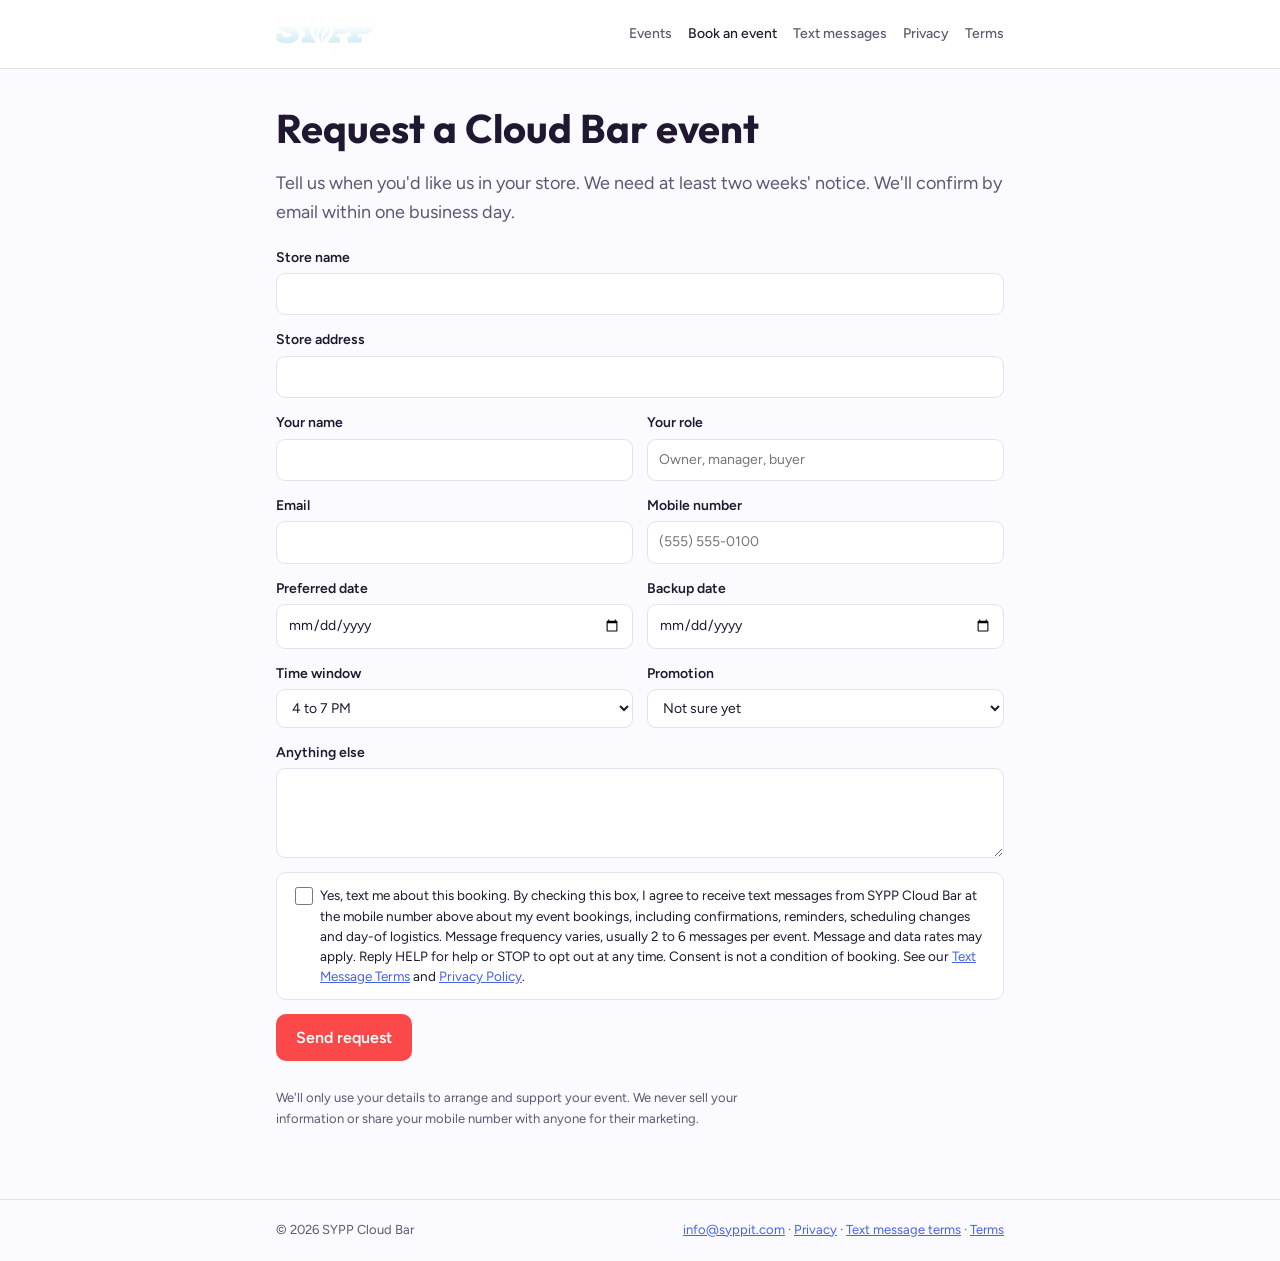
==== book.html @ 9c2003b8 "events.syppit.com site" ====
<!doctype html>
<html lang="en"><head><meta charset="utf-8"><meta name="viewport" content="width=device-width,initial-scale=1,viewport-fit=cover">
<title>Book a Cloud Bar Event</title>
<meta name="description" content="SYPP Cloud Bar in-store events for retail partners in New York.">
<link rel="preconnect" href="https://fonts.googleapis.com">
<link rel="stylesheet" href="https://fonts.googleapis.com/css2?family=Outfit:wght@600;700&family=Figtree:wght@400;500;600&display=swap">
<link rel="stylesheet" href="assets/site.css"><link rel="icon" href="assets/sypp-logo.png">
</head><body>
<header class="top"><div class="wrap"><a href="index.html"><img src="assets/sypp-logo.png" alt="SYPP Cloud Bar" width="101" height="40"></a><nav class="links"><a href="index.html">Events</a><a href="book.html" aria-current="page">Book an event</a><a href="sms-terms.html">Text messages</a><a href="privacy.html">Privacy</a><a href="terms.html">Terms</a></nav></div></header>
<main><div class="wrap">
<h1>Request a Cloud Bar event</h1>
<p class="lede">Tell us when you'd like us in your store. We need at least two weeks' notice. We'll confirm by email within one business day.</p>

<form class="book" id="book" novalidate>
  <label class="full">Store name<input id="store" name="store" required autocomplete="organization"></label>
  <label class="full">Store address<input id="address" name="address" required autocomplete="street-address"></label>
  <label>Your name<input id="name" name="name" required autocomplete="name"></label>
  <label>Your role<input id="role" name="role" placeholder="Owner, manager, buyer"></label>
  <label>Email<input id="email" name="email" type="email" required autocomplete="email"></label>
  <label>Mobile number<input id="phone" name="phone" type="tel" autocomplete="tel" placeholder="(555) 555-0100"></label>
  <label>Preferred date<input id="date" name="date" type="date" required></label>
  <label>Backup date<input id="date2" name="date2" type="date"></label>
  <label>Time window<select id="window" name="window"><option>12 to 3 PM</option><option>2 to 5 PM</option><option selected>4 to 7 PM</option><option>Other (tell us below)</option></select></label>
  <label>Promotion<select id="promo" name="promo"><option>Not sure yet</option><option>Buy one, get one</option><option>20% off</option><option>25% off</option><option>Other (tell us below)</option></select></label>
  <label class="full">Anything else<textarea id="notes" name="notes"></textarea></label>

  <label class="consent" for="sms_consent">
    <input type="checkbox" id="sms_consent" name="sms_consent" value="yes">
    <span>Yes, text me about this booking. By checking this box, I agree to receive text messages from SYPP Cloud Bar at the mobile number above about my event bookings, including confirmations, reminders, scheduling changes and day-of logistics. Message frequency varies, usually 2 to 6 messages per event. Message and data rates may apply. Reply HELP for help or STOP to opt out at any time. Consent is not a condition of booking. See our <a href="sms-terms.html">Text Message Terms</a> and <a href="privacy.html">Privacy Policy</a>.</span>
  </label>

  <div class="full"><button class="cta" type="submit" id="submit">Send request</button></div>
  <p class="note full">We'll only use your details to arrange and support your event. We never sell your information or share your mobile number with anyone for their marketing.</p>
  <div class="msg" id="msg" hidden></div>
</form>

<script>
const ENDPOINT = "";
const f = document.getElementById("book"), msg = document.getElementById("msg");
f.addEventListener("submit", async e => {
  e.preventDefault();
  const need = ["store","address","name","email","date"].filter(id => !document.getElementById(id).value.trim());
  if (need.length) { msg.hidden = false; msg.textContent = "Please fill in: " + need.join(", ") + "."; return; }
  const phone = document.getElementById("phone").value.trim(), sms = document.getElementById("sms_consent").checked;
  if (sms && !phone) { msg.hidden = false; msg.textContent = "Add a mobile number for text updates, or uncheck the text box."; return; }
  if (!ENDPOINT) { msg.hidden = false; msg.innerHTML = 'Online requests aren\'t switched on yet. Please email the details to <a href="mailto:info@syppit.com">info@syppit.com</a> and we\'ll confirm within one business day.'; return; }
  const data = Object.fromEntries(new FormData(f));
  data.sms_consent = sms;
  data.consent_text = sms ? document.querySelector(".consent span").textContent.trim() : "";
  data.consent_page = location.href;
  data.submitted_at = new Date().toISOString();
  document.getElementById("submit").disabled = true;
  try {
    const r = await fetch(ENDPOINT, {method: "POST", headers: {"Content-Type": "application/json"}, body: JSON.stringify(data)});
    if (!r.ok) throw new Error(r.status);
    f.reset(); msg.hidden = false; msg.textContent = "Thanks, we have your request. You'll get a confirmation by email within one business day.";
  } catch (err) {
    msg.hidden = false; msg.innerHTML = 'Your request didn\'t go through (' + err.message + '). Please email <a href="mailto:info@syppit.com">info@syppit.com</a> instead.';
  } finally { document.getElementById("submit").disabled = false; }
});
</script>

</div></main>
<footer><div class="wrap"><span>&copy; 2026 SYPP Cloud Bar</span><span><a href="mailto:info@syppit.com">info@syppit.com</a> · <a href="privacy.html">Privacy</a> · <a href="sms-terms.html">Text message terms</a> · <a href="terms.html">Terms</a></span></div></footer>
</body></html>
---- assets/site.css ----
/* SYPP Cloud Bar events site. Palette pulled from syppit.com: purple, coral, sky. */
:root{
  --bg:#fbfaff; --panel:#ffffff; --ink:#1f1830; --muted:#5e5772; --line:#e4e0ee;
  --purple:#855fa4; --coral:#fb4848; --sky:#c7f5fa; --blue:#4862ea;
  --display:"Outfit",ui-sans-serif,system-ui,sans-serif;
  --body:"Figtree",ui-sans-serif,system-ui,sans-serif;
}
@media (prefers-color-scheme:dark){:root{
  --bg:#15111d; --panel:#1e1829; --ink:#f0ecf8; --muted:#b2aac6; --line:#352c45;
  --purple:#b994d8; --coral:#ff7a7a; --sky:#1d3a3e; --blue:#8b9cff; color-scheme:dark}}
*{box-sizing:border-box}
html{-webkit-text-size-adjust:100%}
body{margin:0;background:var(--bg);color:var(--ink);font-family:var(--body);font-size:16px;line-height:1.6}
a{color:var(--blue)}
a:focus-visible,button:focus-visible,input:focus-visible,select:focus-visible,textarea:focus-visible{outline:2px solid var(--purple);outline-offset:2px}
.wrap{max-width:760px;margin:0 auto;padding-inline:max(16px,env(safe-area-inset-left,0px)) max(16px,env(safe-area-inset-right,0px))}
header.top{border-bottom:1px solid var(--line);background:var(--panel)}
header.top .wrap{display:flex;align-items:center;justify-content:space-between;gap:16px;padding-block:14px;flex-wrap:wrap}
header.top img{height:40px;width:auto;display:block}
@media (prefers-color-scheme:dark){header.top img{background:#fff;border-radius:8px;padding:4px 8px}}
nav.links{display:flex;gap:16px;flex-wrap:wrap;font-size:14px}
nav.links a{color:var(--muted);text-decoration:none;font-weight:500}
nav.links a[aria-current="page"]{color:var(--ink)}
main{padding-block:36px 56px}
h1{font-family:var(--display);font-weight:700;font-size:clamp(28px,5vw,40px);line-height:1.15;margin:0 0 12px;text-wrap:balance}
h2{font-family:var(--display);font-weight:600;font-size:21px;margin:32px 0 8px}
h3{font-family:var(--display);font-weight:600;font-size:17px;margin:22px 0 6px}
p,li{max-width:65ch}
.lede{font-size:18px;color:var(--muted)}
.updated{color:var(--muted);font-size:14px}
.band{background:var(--sky);border-radius:14px;padding:18px 20px;margin:24px 0}
.cta{display:inline-block;background:var(--coral);color:#fff;text-decoration:none;font-weight:600;border-radius:10px;padding:11px 20px;border:0;font:inherit;font-weight:600;cursor:pointer}
.cta:disabled{opacity:.5;cursor:not-allowed}
form.book{display:grid;grid-template-columns:1fr 1fr;gap:14px;margin-top:20px}
form.book label{display:flex;flex-direction:column;gap:4px;font-size:14px;font-weight:600}
form.book .full{grid-column:1/-1}
input,select,textarea{font:inherit;font-weight:400;color:var(--ink);background:var(--panel);border:1px solid var(--line);border-radius:9px;padding:9px 11px;width:100%}
textarea{min-height:90px}
.consent{grid-column:1/-1;display:flex!important;flex-direction:row!important;gap:10px;align-items:flex-start;background:var(--panel);border:1px solid var(--line);border-radius:10px;padding:12px 14px;font-weight:400!important;font-size:13.5px!important;line-height:1.5}
.consent input{width:18px;height:18px;margin-top:2px;flex:none}
.note{font-size:13px;color:var(--muted)}
.msg{grid-column:1/-1;border-radius:10px;padding:12px 14px;background:var(--sky)}
table{border-collapse:collapse;width:100%;font-size:14.5px}
.tbl{overflow-x:auto}
th,td{text-align:left;padding:8px 10px;border-bottom:1px solid var(--line);vertical-align:top}
footer{border-top:1px solid var(--line);padding-block:20px;font-size:13px;color:var(--muted)}
footer .wrap{display:flex;gap:16px;flex-wrap:wrap;justify-content:space-between}
@media (max-width:560px){form.book{grid-template-columns:1fr}}
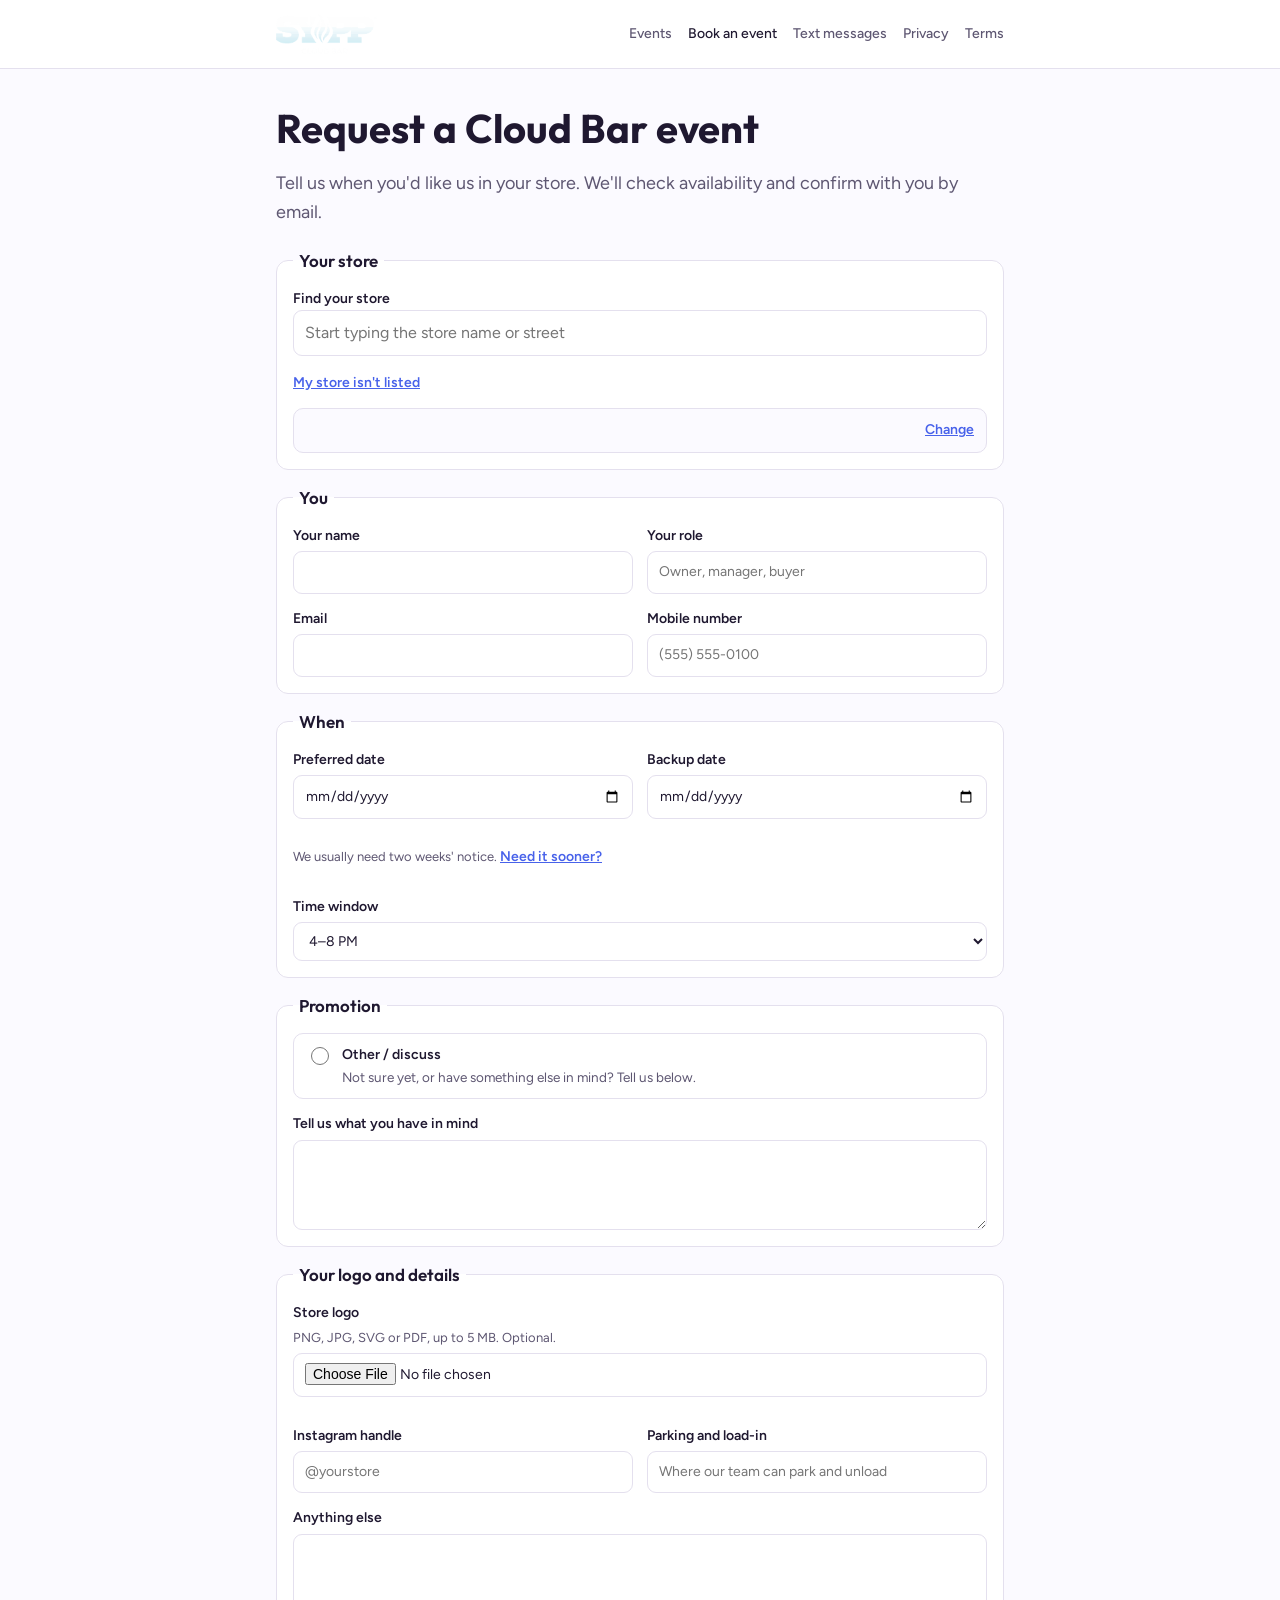
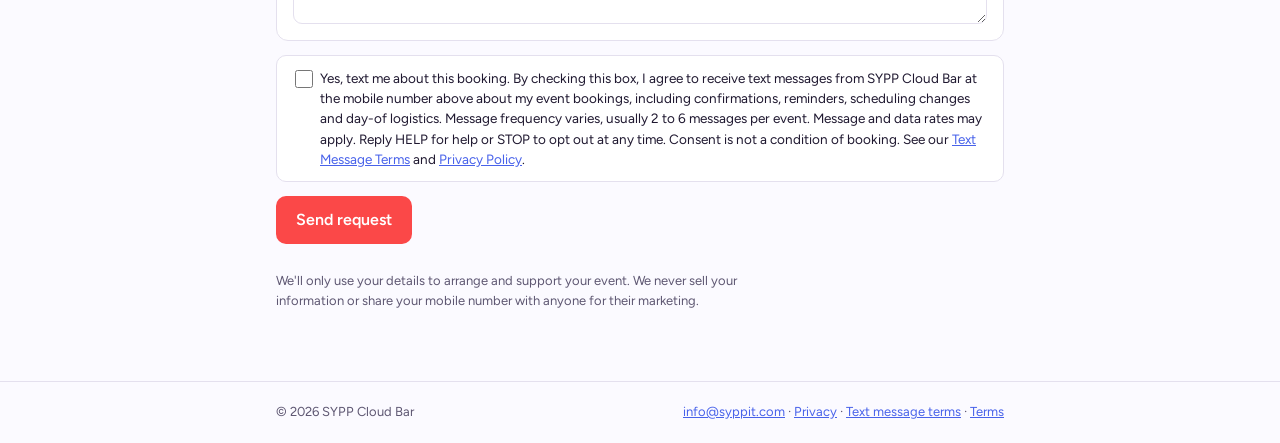
==== commit f77d91c5: "Booking form: store type-ahead, promo pick, logo upload, 2-week rule; live API Co-Authored-By: Claud" ====
--- a/book.html
+++ b/book.html
@@ -8,56 +8,356 @@
 </head><body>
 <header class="top"><div class="wrap"><a href="index.html"><img src="assets/sypp-logo.png" alt="SYPP Cloud Bar" width="101" height="40"></a><nav class="links"><a href="index.html">Events</a><a href="book.html" aria-current="page">Book an event</a><a href="sms-terms.html">Text messages</a><a href="privacy.html">Privacy</a><a href="terms.html">Terms</a></nav></div></header>
 <main><div class="wrap">
+<style>
+.eyebrow{font-size:13px;font-weight:600;letter-spacing:.06em;text-transform:uppercase;color:var(--purple);margin:0 0 6px}
+form.book fieldset{grid-column:1/-1;border:1px solid var(--line);border-radius:12px;padding:14px 16px 16px;margin:0;display:grid;grid-template-columns:1fr 1fr;gap:14px;background:var(--panel)}
+form.book legend{font-family:var(--display);font-weight:600;font-size:17px;padding:0 6px}
+form.book fieldset .full{grid-column:1/-1}
+.hint{font-size:13px;font-weight:400;color:var(--muted)}
+.linkbtn{background:none;border:0;padding:0;font:inherit;font-size:14px;font-weight:600;color:var(--blue);text-decoration:underline;cursor:pointer;justify-self:start}
+.combo{position:relative}
+.combo ul{position:absolute;z-index:5;left:0;right:0;top:100%;margin:4px 0 0;padding:4px;list-style:none;background:var(--panel);border:1px solid var(--line);border-radius:10px;box-shadow:0 8px 24px rgba(0,0,0,.12);max-height:280px;overflow-y:auto}
+.combo li{padding:9px 10px;border-radius:7px;cursor:pointer;font-weight:400;line-height:1.35}
+.combo li small{display:block;color:var(--muted);font-size:13px}
+.combo li[aria-selected="true"],.combo li:hover{background:var(--sky)}
+.combo li.empty{cursor:default;color:var(--muted)}
+.combo li.empty:hover{background:none}
+.picked{display:flex;justify-content:space-between;align-items:flex-start;gap:12px;border:1px solid var(--line);border-radius:10px;padding:10px 12px;background:var(--bg)}
+.picked strong{display:block}
+.picked span{font-size:14px;color:var(--muted)}
+.promos{display:grid;gap:8px}
+.promos label{flex-direction:row!important;align-items:flex-start;gap:10px!important;border:1px solid var(--line);border-radius:10px;padding:10px 12px;font-weight:600;cursor:pointer}
+.promos label:has(input:checked){border-color:var(--purple);background:var(--bg)}
+.promos input{width:18px;height:18px;margin-top:3px;flex:none}
+.promos small{display:block;font-weight:400;color:var(--muted);font-size:13.5px}
+.warn{border-radius:10px;padding:10px 12px;background:var(--sky);font-size:14px;font-weight:500}
+.preview{display:flex;align-items:center;gap:12px;font-size:14px;font-weight:400}
+.preview img{max-width:120px;max-height:80px;object-fit:contain;border:1px solid var(--line);border-radius:8px;background:#fff;padding:4px}
+.hp{position:absolute!important;left:-10000px!important;width:1px;height:1px;overflow:hidden}
+.done{border-radius:14px;padding:20px;background:var(--sky);margin-top:20px}
+.done h2{margin-top:0}
+.ref{font-family:var(--display);font-weight:700;font-size:20px}
+@media (max-width:560px){form.book fieldset{grid-template-columns:1fr}}
+</style>
+
+<p class="eyebrow" id="brandline" hidden></p>
 <h1>Request a Cloud Bar event</h1>
-<p class="lede">Tell us when you'd like us in your store. We need at least two weeks' notice. We'll confirm by email within one business day.</p>
+<p class="lede">Tell us when you'd like us in your store. We'll check availability and confirm with you by email.</p>
 
 <form class="book" id="book" novalidate>
-  <label class="full">Store name<input id="store" name="store" required autocomplete="organization"></label>
-  <label class="full">Store address<input id="address" name="address" required autocomplete="street-address"></label>
-  <label>Your name<input id="name" name="name" required autocomplete="name"></label>
-  <label>Your role<input id="role" name="role" placeholder="Owner, manager, buyer"></label>
-  <label>Email<input id="email" name="email" type="email" required autocomplete="email"></label>
-  <label>Mobile number<input id="phone" name="phone" type="tel" autocomplete="tel" placeholder="(555) 555-0100"></label>
-  <label>Preferred date<input id="date" name="date" type="date" required></label>
-  <label>Backup date<input id="date2" name="date2" type="date"></label>
-  <label>Time window<select id="window" name="window"><option>12 to 3 PM</option><option>2 to 5 PM</option><option selected>4 to 7 PM</option><option>Other (tell us below)</option></select></label>
-  <label>Promotion<select id="promo" name="promo"><option>Not sure yet</option><option>Buy one, get one</option><option>20% off</option><option>25% off</option><option>Other (tell us below)</option></select></label>
-  <label class="full">Anything else<textarea id="notes" name="notes"></textarea></label>
+  <input type="hidden" name="brand" id="brand">
+  <input type="hidden" name="store_key" id="store_key">
+  <input type="hidden" name="page_url" id="page_url">
+  <input type="hidden" name="sms_consent_text" id="sms_consent_text">
+  <div class="hp" aria-hidden="true"><label>Website<input name="website" id="website" tabindex="-1" autocomplete="off"></label></div>
+
+  <fieldset>
+    <legend>Your store</legend>
+    <div class="full" id="store_find">
+      <label for="store_search">Find your store</label>
+      <div class="combo">
+        <input id="store_search" type="text" role="combobox" aria-autocomplete="list" aria-expanded="false" aria-controls="store_list" autocomplete="off" placeholder="Start typing the store name or street">
+        <ul id="store_list" role="listbox" aria-label="Matching stores" hidden></ul>
+      </div>
+      <p class="hint" id="store_status" aria-live="polite"></p>
+      <button type="button" class="linkbtn" id="not_listed">My store isn't listed</button>
+    </div>
+    <div class="full picked" id="store_picked" hidden>
+      <div><strong id="picked_name"></strong><span id="picked_addr"></span></div>
+      <button type="button" class="linkbtn" id="store_change">Change</button>
+    </div>
+    <div class="full" id="store_manual" hidden style="display:grid;gap:14px">
+      <label>Store name<input id="store_name" name="store_name" autocomplete="organization"></label>
+      <label>Store address<input id="store_address" name="store_address" autocomplete="street-address" placeholder="Street, city"></label>
+      <button type="button" class="linkbtn" id="back_search">Search the store list instead</button>
+    </div>
+  </fieldset>
+
+  <fieldset>
+    <legend>You</legend>
+    <label>Your name<input id="contact_name" name="contact_name" autocomplete="name"></label>
+    <label>Your role<input id="contact_role" name="contact_role" placeholder="Owner, manager, buyer"></label>
+    <label>Email<input id="contact_email" name="contact_email" type="email" autocomplete="email"></label>
+    <label>Mobile number<input id="contact_phone" name="contact_phone" type="tel" autocomplete="tel" placeholder="(555) 555-0100"></label>
+  </fieldset>
+
+  <fieldset>
+    <legend>When</legend>
+    <label>Preferred date<input id="date1" name="date1" type="date" aria-describedby="lead_hint"></label>
+    <label>Backup date<input id="date2" name="date2" type="date"></label>
+    <p class="hint full" id="lead_hint">We usually need two weeks' notice. <button type="button" class="linkbtn" id="sooner" aria-controls="date1 date2">Need it sooner?</button></p>
+    <p class="warn full" id="short_warn" role="status" hidden>Dates under 2 weeks need us to confirm availability. We'll contact you as soon as possible.</p>
+    <label class="full">Time window<select id="time_window" name="time_window">
+      <option value="12–4 PM">12–4 PM</option>
+      <option value="2–6 PM">2–6 PM</option>
+      <option value="4–8 PM" selected>4–8 PM</option>
+      <option value="Other">Other (tell us in the notes)</option>
+    </select></label>
+  </fieldset>
+
+  <fieldset>
+    <legend>Promotion</legend>
+    <div class="full promos" id="promos" role="radiogroup" aria-label="Promotion">
+      <p class="hint" id="promo_loading">Loading options…</p>
+    </div>
+    <label class="full" id="promo_other_wrap" hidden>Tell us what you have in mind<textarea id="promo_other" name="promo_other"></textarea></label>
+  </fieldset>
+
+  <fieldset>
+    <legend>Your logo and details</legend>
+    <label class="full">Store logo <span class="hint">PNG, JPG, SVG or PDF, up to 5 MB. Optional.</span>
+      <input id="logo" name="logo" type="file" accept=".png,.jpg,.jpeg,.svg,.pdf,image/png,image/jpeg,image/svg+xml,application/pdf"></label>
+    <div class="full preview" id="logo_preview" aria-live="polite" hidden></div>
+    <label>Instagram handle<input id="ig_handle" name="ig_handle" placeholder="@yourstore" autocomplete="off"></label>
+    <label>Parking and load-in<input id="parking_notes" name="parking_notes" placeholder="Where our team can park and unload"></label>
+    <label class="full">Anything else<textarea id="notes" name="notes"></textarea></label>
+  </fieldset>
 
   <label class="consent" for="sms_consent">
     <input type="checkbox" id="sms_consent" name="sms_consent" value="yes">
     <span>Yes, text me about this booking. By checking this box, I agree to receive text messages from SYPP Cloud Bar at the mobile number above about my event bookings, including confirmations, reminders, scheduling changes and day-of logistics. Message frequency varies, usually 2 to 6 messages per event. Message and data rates may apply. Reply HELP for help or STOP to opt out at any time. Consent is not a condition of booking. See our <a href="sms-terms.html">Text Message Terms</a> and <a href="privacy.html">Privacy Policy</a>.</span>
   </label>
 
+  <div class="msg" id="msg" role="alert" hidden></div>
   <div class="full"><button class="cta" type="submit" id="submit">Send request</button></div>
   <p class="note full">We'll only use your details to arrange and support your event. We never sell your information or share your mobile number with anyone for their marketing.</p>
-  <div class="msg" id="msg" hidden></div>
 </form>
 
+<div class="done" id="done" role="status" tabindex="-1" hidden>
+  <h2>Request received</h2>
+  <p>Your reference is <span class="ref" id="done_ref"></span>.</p>
+  <p id="done_msg"></p>
+  <p id="done_short" hidden><strong>Dates under 2 weeks need us to confirm availability. We'll contact you as soon as possible.</strong></p>
+  <p>We'll check availability and confirm with you by email. Questions? Email <a href="mailto:info@syppit.com">info@syppit.com</a>.</p>
+</div>
+
 <script>
-const ENDPOINT = "";
-const f = document.getElementById("book"), msg = document.getElementById("msg");
-f.addEventListener("submit", async e => {
-  e.preventDefault();
-  const need = ["store","address","name","email","date"].filter(id => !document.getElementById(id).value.trim());
-  if (need.length) { msg.hidden = false; msg.textContent = "Please fill in: " + need.join(", ") + "."; return; }
-  const phone = document.getElementById("phone").value.trim(), sms = document.getElementById("sms_consent").checked;
-  if (sms && !phone) { msg.hidden = false; msg.textContent = "Add a mobile number for text updates, or uncheck the text box."; return; }
-  if (!ENDPOINT) { msg.hidden = false; msg.innerHTML = 'Online requests aren\'t switched on yet. Please email the details to <a href="mailto:info@syppit.com">info@syppit.com</a> and we\'ll confirm within one business day.'; return; }
-  const data = Object.fromEntries(new FormData(f));
-  data.sms_consent = sms;
-  data.consent_text = sms ? document.querySelector(".consent span").textContent.trim() : "";
-  data.consent_page = location.href;
-  data.submitted_at = new Date().toISOString();
-  document.getElementById("submit").disabled = true;
-  try {
-    const r = await fetch(ENDPOINT, {method: "POST", headers: {"Content-Type": "application/json"}, body: JSON.stringify(data)});
-    if (!r.ok) throw new Error(r.status);
-    f.reset(); msg.hidden = false; msg.textContent = "Thanks, we have your request. You'll get a confirmation by email within one business day.";
-  } catch (err) {
-    msg.hidden = false; msg.innerHTML = 'Your request didn\'t go through (' + err.message + '). Please email <a href="mailto:info@syppit.com">info@syppit.com</a> instead.';
-  } finally { document.getElementById("submit").disabled = false; }
-});
+(() => {
+  const API = "https://sypp-phone-avkv2gqima-ue.a.run.app".replace(/\/+$/, "");
+  const SHORT = "Dates under 2 weeks need us to confirm availability. We'll contact you as soon as possible.";
+  const MAX_LOGO = 5 * 1024 * 1024;
+  const $ = id => document.getElementById(id);
+  const f = $("book"), msg = $("msg");
+  const params = new URLSearchParams(location.search);
+  const slug = /^[a-z0-9-]{1,48}$/.test((params.get("brand") || "").toLowerCase()) ? params.get("brand").toLowerCase() : "dragonfly";
+  $("brand").value = slug;
+
+  const say = (text, html) => { msg.hidden = false; if (html) msg.innerHTML = html; else msg.textContent = text; msg.scrollIntoView({block: "nearest"}); };
+  const clearMsg = () => { msg.hidden = true; msg.textContent = ""; };
+
+  /* ---------- dates ---------- */
+  let leadDays = 14, sooner = false;
+  const ymd = d => d.getFullYear() + "-" + String(d.getMonth() + 1).padStart(2, "0") + "-" + String(d.getDate()).padStart(2, "0");
+  const addDays = n => { const d = new Date(); d.setHours(0, 0, 0, 0); d.setDate(d.getDate() + n); return d; };
+  function setMins() {
+    const min = ymd(addDays(sooner ? 0 : leadDays));
+    $("date1").min = min; $("date2").min = min;
+  }
+  function checkShort() {
+    const v = $("date1").value;
+    $("short_warn").hidden = !(v && v < ymd(addDays(leadDays)) && v >= ymd(addDays(0)));
+  }
+  $("sooner").addEventListener("click", () => {
+    sooner = true; setMins();
+    $("lead_hint").textContent = "You can pick any upcoming date. Dates under 2 weeks need us to confirm availability.";
+    $("date1").focus();
+  });
+  $("date1").addEventListener("change", checkShort);
+  $("date1").addEventListener("input", checkShort);
+  setMins();
+
+  /* ---------- store search ---------- */
+  const search = $("store_search"), list = $("store_list"), status = $("store_status");
+  let results = [], active = -1, timer = null, seq = 0, mode = "search";
+  function showMode(m) {
+    mode = m;
+    $("store_find").hidden = m !== "search";
+    $("store_picked").hidden = m !== "picked";
+    $("store_manual").hidden = m !== "manual";
+    $("store_manual").style.display = m === "manual" ? "grid" : "none";
+  }
+  function closeList() { list.hidden = true; search.setAttribute("aria-expanded", "false"); search.removeAttribute("aria-activedescendant"); active = -1; }
+  function render(items, q) {
+    list.replaceChildren(); results = items; active = -1;
+    if (!items.length) {
+      const li = document.createElement("li"); li.className = "empty"; li.setAttribute("role", "option"); li.setAttribute("aria-disabled", "true");
+      li.textContent = "No match for “" + q + "”. Use “My store isn't listed” below.";
+      list.append(li);
+    }
+    items.forEach((s, i) => {
+      const li = document.createElement("li"); li.id = "store_opt_" + i; li.setAttribute("role", "option"); li.setAttribute("aria-selected", "false");
+      const b = document.createElement("span"); b.textContent = s.name || "";
+      const sm = document.createElement("small"); sm.textContent = [s.address, s.city].filter(Boolean).join(", ");
+      li.append(b, sm);
+      li.addEventListener("mousedown", e => { e.preventDefault(); pick(i); });
+      list.append(li);
+    });
+    list.hidden = false; search.setAttribute("aria-expanded", "true");
+    status.textContent = items.length ? items.length + " match" + (items.length === 1 ? "" : "es") + ". Use the arrow keys to choose." : "";
+  }
+  function highlight(i) {
+    const opts = list.querySelectorAll('li[id^="store_opt_"]');
+    if (!opts.length) return;
+    active = (i + opts.length) % opts.length;
+    opts.forEach((o, j) => o.setAttribute("aria-selected", j === active ? "true" : "false"));
+    search.setAttribute("aria-activedescendant", opts[active].id);
+    opts[active].scrollIntoView({block: "nearest"});
+  }
+  function pick(i) {
+    const s = results[i]; if (!s) return;
+    $("store_key").value = s.key || "";
+    $("store_name").value = s.name || "";
+    $("store_address").value = [s.address, s.city].filter(Boolean).join(", ");
+    $("picked_name").textContent = s.name || "";
+    $("picked_addr").textContent = [s.address, s.city].filter(Boolean).join(", ");
+    closeList(); showMode("picked"); status.textContent = "";
+    $("store_change").focus();
+  }
+  search.addEventListener("input", () => {
+    clearTimeout(timer);
+    const q = search.value.trim();
+    if (q.length < 2) { closeList(); status.textContent = ""; return; }
+    timer = setTimeout(async () => {
+      const my = ++seq;
+      try {
+        const r = await fetch(API + "/api/public/stores?q=" + encodeURIComponent(q));
+        if (!r.ok) throw new Error(r.status);
+        const j = await r.json();
+        if (my === seq) render(Array.isArray(j.results) ? j.results.slice(0, 12) : [], q);
+      } catch (e) {
+        if (my === seq) { closeList(); status.textContent = "Store search isn't working right now. Use “My store isn't listed” to type it in."; }
+      }
+    }, 250);
+  });
+  search.addEventListener("keydown", e => {
+    if (list.hidden) return;
+    if (e.key === "ArrowDown") { e.preventDefault(); highlight(active + 1); }
+    else if (e.key === "ArrowUp") { e.preventDefault(); highlight(active - 1); }
+    else if (e.key === "Enter") { if (active >= 0) { e.preventDefault(); pick(active); } }
+    else if (e.key === "Escape") { closeList(); }
+  });
+  search.addEventListener("blur", () => setTimeout(closeList, 150));
+  $("not_listed").addEventListener("click", () => {
+    $("store_key").value = "";
+    if (!$("store_name").value) $("store_name").value = search.value.trim();
+    closeList(); showMode("manual"); $("store_name").focus();
+  });
+  $("store_change").addEventListener("click", () => {
+    $("store_key").value = ""; $("store_name").value = ""; $("store_address").value = "";
+    showMode("search"); search.value = ""; search.focus();
+  });
+  $("back_search").addEventListener("click", () => {
+    $("store_key").value = ""; showMode("search"); search.focus();
+  });
+
+  /* ---------- promos ---------- */
+  function renderPromos(promos) {
+    const box = $("promos"); box.replaceChildren();
+    const add = (value, label, desc) => {
+      const l = document.createElement("label");
+      const r = document.createElement("input"); r.type = "radio"; r.name = "promo_id"; r.value = value;
+      const t = document.createElement("span"); t.textContent = label;
+      if (desc) { const s = document.createElement("small"); s.textContent = desc; t.append(s); }
+      l.append(r, t); box.append(l);
+    };
+    (promos || []).forEach(p => { if (p && p.id && p.label) add(String(p.id), String(p.label), p.description ? String(p.description) : ""); });
+    add("other", "Other / discuss", "Not sure yet, or have something else in mind? Tell us below.");
+    box.addEventListener("change", () => {
+      const other = f.querySelector('input[name="promo_id"]:checked')?.value === "other";
+      $("promo_other_wrap").hidden = !other;
+    });
+  }
+
+  /* ---------- logo ---------- */
+  const OK_TYPES = ["image/png", "image/jpeg", "image/svg+xml", "application/pdf"];
+  const OK_EXT = /\.(png|jpe?g|svg|pdf)$/i;
+  let previewUrl = null;
+  $("logo").addEventListener("change", () => {
+    const file = $("logo").files[0], box = $("logo_preview");
+    if (previewUrl) { URL.revokeObjectURL(previewUrl); previewUrl = null; }
+    box.replaceChildren(); box.hidden = true;
+    if (!file) return;
+    if (!(OK_TYPES.includes(file.type) || OK_EXT.test(file.name))) {
+      $("logo").value = ""; box.hidden = false; box.textContent = "That file type won't work. Use PNG, JPG, SVG or PDF."; return;
+    }
+    if (file.size > MAX_LOGO) {
+      $("logo").value = ""; box.hidden = false; box.textContent = "That file is over 5 MB. Please pick a smaller one."; return;
+    }
+    box.hidden = false;
+    const name = document.createElement("span"); name.textContent = file.name + " (" + Math.max(1, Math.round(file.size / 1024)) + " KB)";
+    if (/^image\//.test(file.type) || /\.(png|jpe?g|svg)$/i.test(file.name)) {
+      const img = document.createElement("img"); previewUrl = URL.createObjectURL(file); img.src = previewUrl; img.alt = "Logo preview";
+      box.append(img);
+    }
+    box.append(name);
+  });
+
+  /* ---------- load brand ---------- */
+  if (!API) {
+    showMode("manual"); $("back_search").hidden = true;
+    renderPromos([]);
+  } else {
+    showMode("search");
+    fetch(API + "/api/public/brands/" + encodeURIComponent(slug))
+      .then(r => r.ok ? r.json() : Promise.reject(r.status))
+      .then(b => {
+        if (b && b.name) { $("brandline").textContent = String(b.name) + " × SYPP Cloud Bar"; $("brandline").hidden = false; }
+        const n = parseInt(b && b.min_lead_days, 10);
+        if (n > 0 && n < 120) { leadDays = n; setMins(); checkShort(); }
+        renderPromos(b && b.promos);
+      })
+      .catch(() => renderPromos([]));
+  }
+
+  /* ---------- submit ---------- */
+  f.addEventListener("submit", async e => {
+    e.preventDefault(); clearMsg();
+    if ($("website").value) return; // bot
+    const v = id => $(id).value.trim();
+    const need = [];
+    if (mode === "search") need.push("your store (pick it from the list, or choose “My store isn't listed”)");
+    else { if (!v("store_name")) need.push("store name"); if (!v("store_address")) need.push("store address"); }
+    if (!v("contact_name")) need.push("your name");
+    if (!v("contact_email")) need.push("email");
+    if (!v("date1")) need.push("preferred date");
+    if (need.length) { say("Please fill in: " + need.join(", ") + "."); return; }
+    if (!/^[^\s@]+@[^\s@]+\.[^\s@]+$/.test(v("contact_email"))) { say("Please check your email address."); $("contact_email").focus(); return; }
+    const today = ymd(addDays(0));
+    if (v("date1") < today || (v("date2") && v("date2") < today)) { say("Please pick dates from today onward."); $("date1").focus(); return; }
+    const sms = $("sms_consent").checked;
+    if (sms && !v("contact_phone")) { say("Add a mobile number for text updates, or uncheck the text box."); $("contact_phone").focus(); return; }
+    if (f.querySelector('input[name="promo_id"]:checked')?.value === "other" && !v("promo_other")) { say("Tell us a little about the promotion you have in mind."); $("promo_other").focus(); return; }
+    const file = $("logo").files[0];
+    if (file && file.size > MAX_LOGO) { say("Your logo is over 5 MB. Please pick a smaller file."); return; }
+
+    if (!API) { say("", 'Online requests aren\'t switched on yet. Please email the details to <a href="mailto:info@syppit.com">info@syppit.com</a> and we\'ll get back to you within one business day.'); return; }
+
+    $("page_url").value = location.href;
+    $("sms_consent_text").value = sms ? f.querySelector(".consent span").textContent.replace(/\s+/g, " ").trim() : "";
+    const data = new FormData(f);
+    if (!file) data.delete("logo");
+    if (!data.get("sms_consent_text")) data.delete("sms_consent_text");
+
+    const btn = $("submit"); btn.disabled = true; btn.textContent = "Sending…";
+    try {
+      const r = await fetch(API + "/api/book", {method: "POST", body: data});
+      let j = null; try { j = await r.json(); } catch (_) {}
+      if (!j || !j.ok) throw new Error((j && j.error) || ("Something went wrong (" + r.status + ")."));
+      $("done_ref").textContent = j.ref || "";
+      $("done_ref").parentElement.hidden = !j.ref;
+      const m = (j.message || "").trim();
+      $("done_msg").textContent = m; $("done_msg").hidden = !m || m === SHORT;
+      $("done_short").hidden = !j.short_notice;
+      f.hidden = true; $("done").hidden = false; $("done").focus();
+      window.scrollTo({top: 0});
+    } catch (err) {
+      say("", "");
+      msg.append(document.createTextNode(String(err.message || err) + " "));
+      const a = document.createElement("a"); a.href = "mailto:info@syppit.com"; a.textContent = "info@syppit.com";
+      msg.append("If it keeps happening, email ", a, " instead.");
+    } finally { btn.disabled = false; btn.textContent = "Send request"; }
+  });
+})();
 </script>
 
 </div></main>
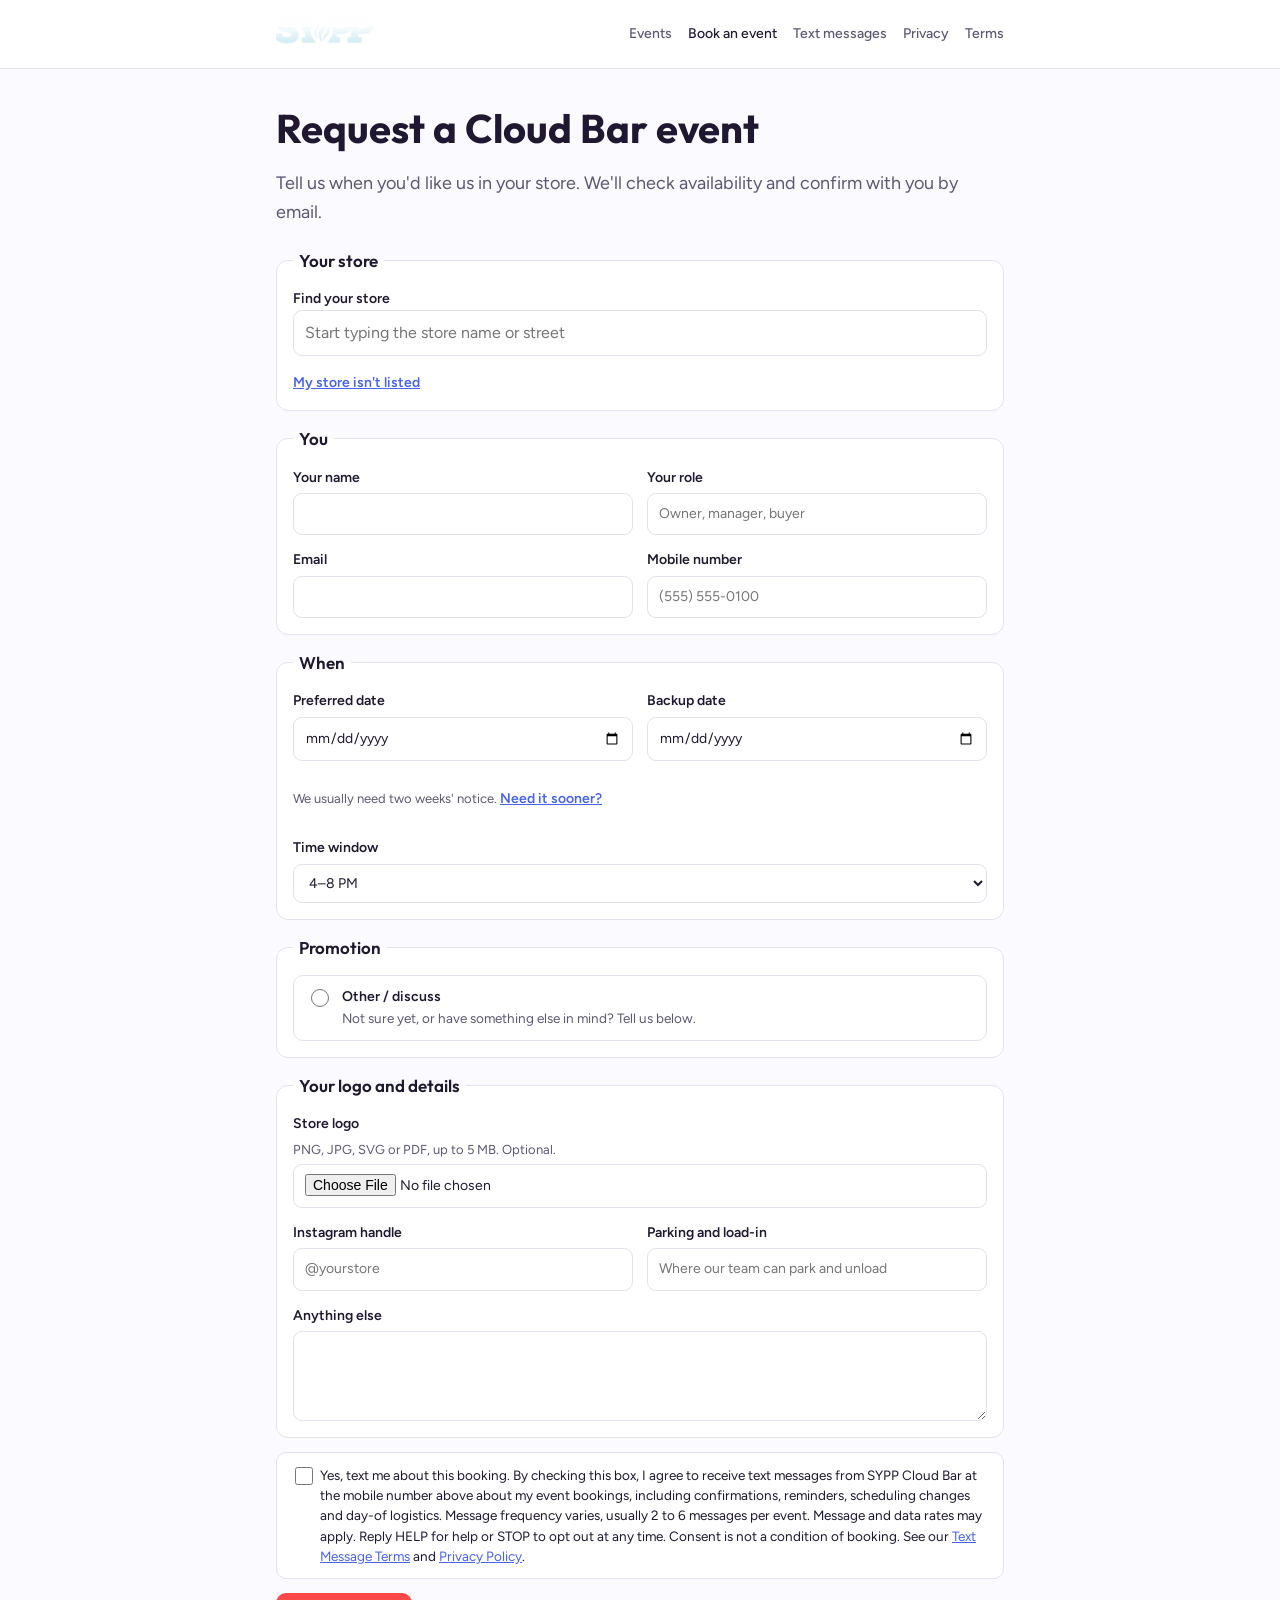
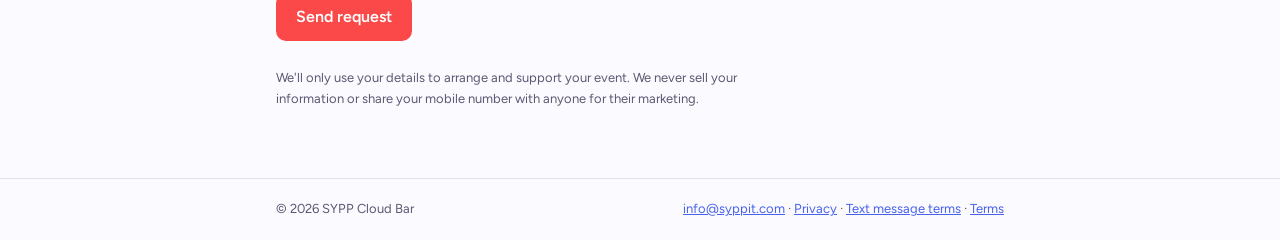
==== commit dad0a9df: "book: honour [hidden] so the empty chosen-store box stays hidden Co-Authored-By: Claude Opus 5.5 <no" ====
--- a/book.html
+++ b/book.html
@@ -9,6 +9,7 @@
 <header class="top"><div class="wrap"><a href="index.html"><img src="assets/sypp-logo.png" alt="SYPP Cloud Bar" width="101" height="40"></a><nav class="links"><a href="index.html">Events</a><a href="book.html" aria-current="page">Book an event</a><a href="sms-terms.html">Text messages</a><a href="privacy.html">Privacy</a><a href="terms.html">Terms</a></nav></div></header>
 <main><div class="wrap">
 <style>
+[hidden]{display:none!important}
 .eyebrow{font-size:13px;font-weight:600;letter-spacing:.06em;text-transform:uppercase;color:var(--purple);margin:0 0 6px}
 form.book fieldset{grid-column:1/-1;border:1px solid var(--line);border-radius:12px;padding:14px 16px 16px;margin:0;display:grid;grid-template-columns:1fr 1fr;gap:14px;background:var(--panel)}
 form.book legend{font-family:var(--display);font-weight:600;font-size:17px;padding:0 6px}
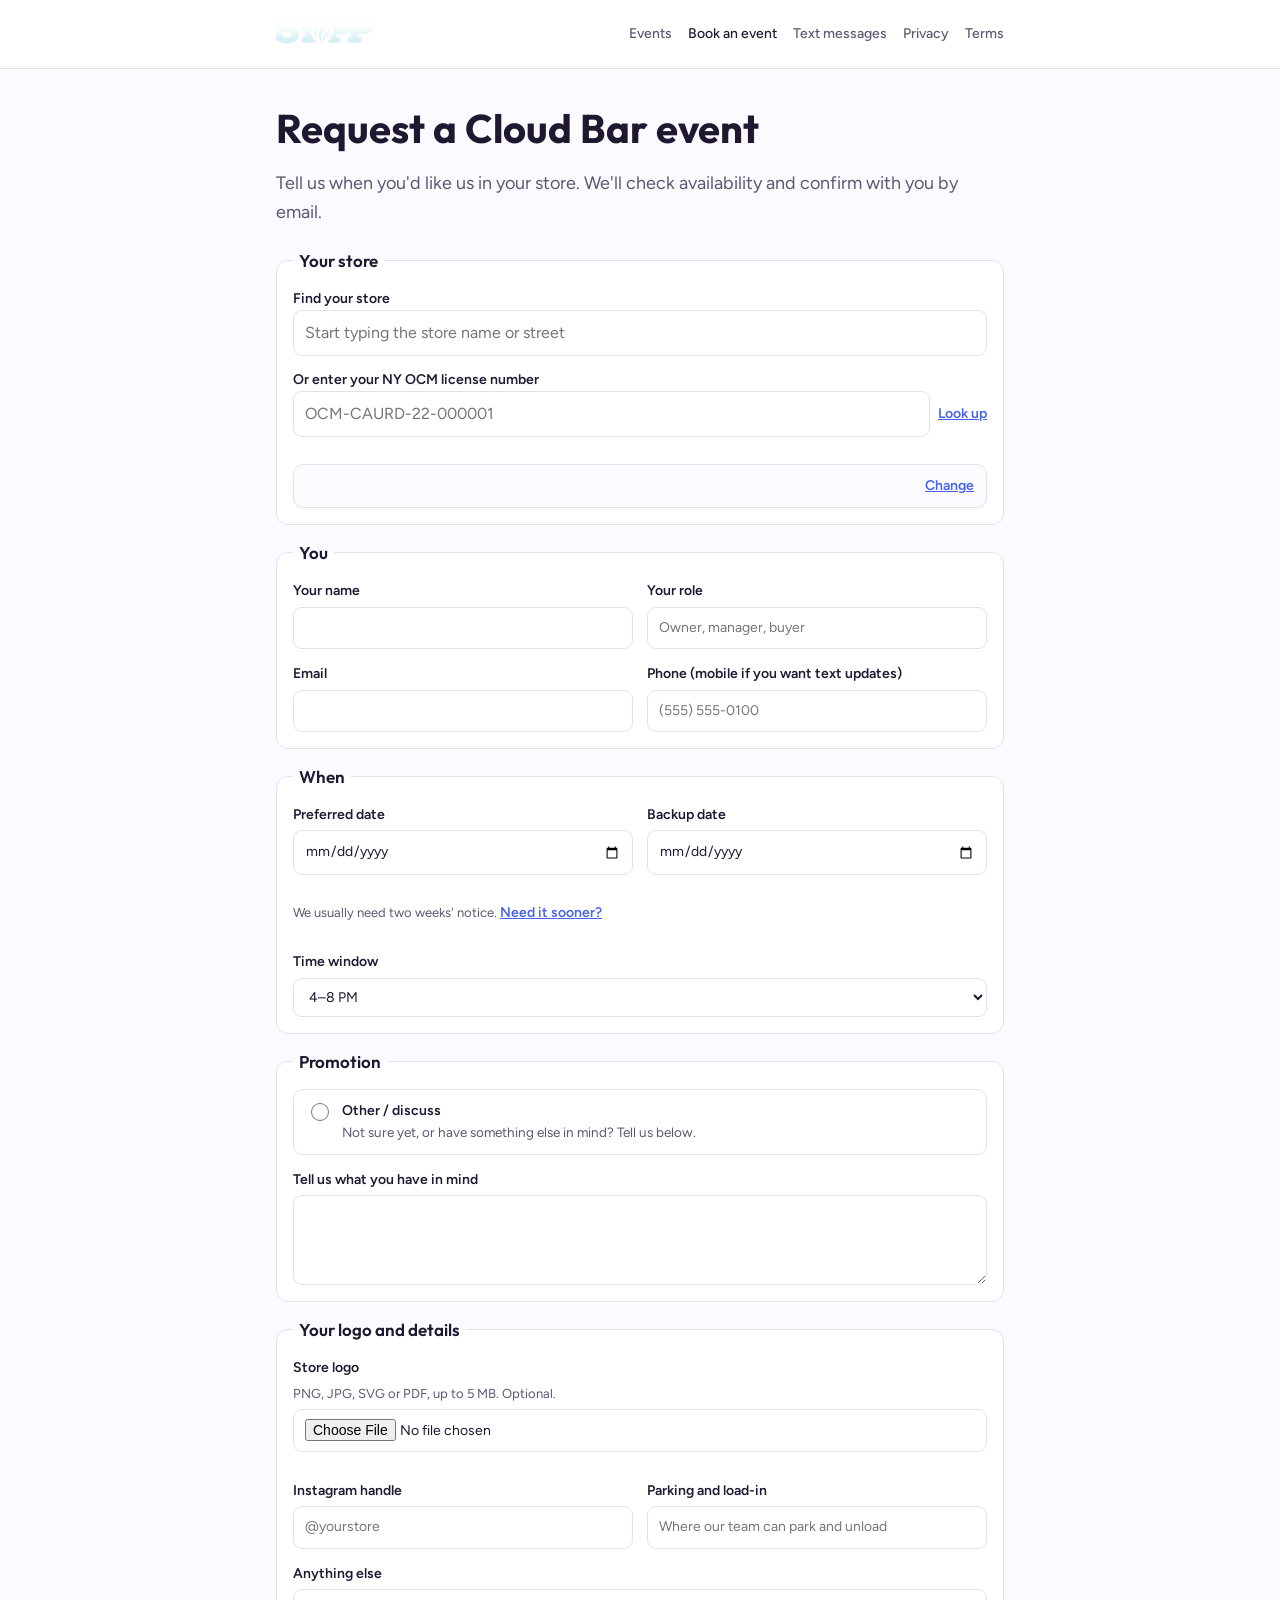
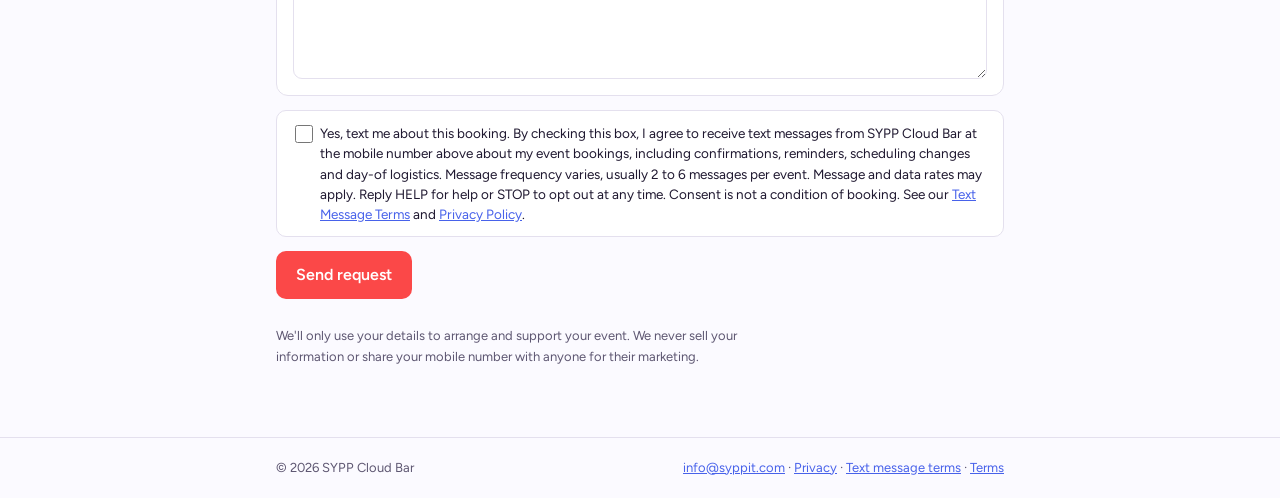
==== commit 1aab20ef: "Booking form: require OCM license, phone, email; autofill store and address from license Co-Authored" ====
--- a/book.html
+++ b/book.html
@@ -9,7 +9,6 @@
 <header class="top"><div class="wrap"><a href="index.html"><img src="assets/sypp-logo.png" alt="SYPP Cloud Bar" width="101" height="40"></a><nav class="links"><a href="index.html">Events</a><a href="book.html" aria-current="page">Book an event</a><a href="sms-terms.html">Text messages</a><a href="privacy.html">Privacy</a><a href="terms.html">Terms</a></nav></div></header>
 <main><div class="wrap">
 <style>
-[hidden]{display:none!important}
 .eyebrow{font-size:13px;font-weight:600;letter-spacing:.06em;text-transform:uppercase;color:var(--purple);margin:0 0 6px}
 form.book fieldset{grid-column:1/-1;border:1px solid var(--line);border-radius:12px;padding:14px 16px 16px;margin:0;display:grid;grid-template-columns:1fr 1fr;gap:14px;background:var(--panel)}
 form.book legend{font-family:var(--display);font-weight:600;font-size:17px;padding:0 6px}
@@ -61,17 +60,17 @@
         <ul id="store_list" role="listbox" aria-label="Matching stores" hidden></ul>
       </div>
       <p class="hint" id="store_status" aria-live="polite"></p>
-      <button type="button" class="linkbtn" id="not_listed">My store isn't listed</button>
+      <label for="lic_search" style="margin-top:12px">Or enter your NY OCM license number</label>
+      <div style="display:flex;gap:8px"><input id="lic_search" type="text" autocomplete="off" placeholder="OCM-CAURD-22-000001" style="flex:1">
+        <button type="button" class="linkbtn" id="lic_go">Look up</button></div>
+      <p class="hint" id="lic_status" aria-live="polite"></p>
     </div>
     <div class="full picked" id="store_picked" hidden>
-      <div><strong id="picked_name"></strong><span id="picked_addr"></span></div>
+      <div><strong id="picked_name"></strong><span id="picked_addr"></span><small id="picked_lic" style="display:block"></small></div>
       <button type="button" class="linkbtn" id="store_change">Change</button>
     </div>
-    <div class="full" id="store_manual" hidden style="display:grid;gap:14px">
-      <label>Store name<input id="store_name" name="store_name" autocomplete="organization"></label>
-      <label>Store address<input id="store_address" name="store_address" autocomplete="street-address" placeholder="Street, city"></label>
-      <button type="button" class="linkbtn" id="back_search">Search the store list instead</button>
-    </div>
+    <input type="hidden" id="store_name" name="store_name"><input type="hidden" id="store_address" name="store_address">
+    <input type="hidden" id="store_license" name="store_license"><input type="hidden" name="form_v" value="2">
   </fieldset>
 
   <fieldset>
@@ -79,7 +78,7 @@
     <label>Your name<input id="contact_name" name="contact_name" autocomplete="name"></label>
     <label>Your role<input id="contact_role" name="contact_role" placeholder="Owner, manager, buyer"></label>
     <label>Email<input id="contact_email" name="contact_email" type="email" autocomplete="email"></label>
-    <label>Mobile number<input id="contact_phone" name="contact_phone" type="tel" autocomplete="tel" placeholder="(555) 555-0100"></label>
+    <label>Phone (mobile if you want text updates)<input id="contact_phone" name="contact_phone" type="tel" autocomplete="tel" placeholder="(555) 555-0100"></label>
   </fieldset>
 
   <fieldset>
@@ -174,21 +173,19 @@
     mode = m;
     $("store_find").hidden = m !== "search";
     $("store_picked").hidden = m !== "picked";
-    $("store_manual").hidden = m !== "manual";
-    $("store_manual").style.display = m === "manual" ? "grid" : "none";
   }
   function closeList() { list.hidden = true; search.setAttribute("aria-expanded", "false"); search.removeAttribute("aria-activedescendant"); active = -1; }
   function render(items, q) {
     list.replaceChildren(); results = items; active = -1;
     if (!items.length) {
       const li = document.createElement("li"); li.className = "empty"; li.setAttribute("role", "option"); li.setAttribute("aria-disabled", "true");
-      li.textContent = "No match for “" + q + "”. Use “My store isn't listed” below.";
+      li.textContent = "No match for “" + q + "”. Try your OCM license number below.";
       list.append(li);
     }
     items.forEach((s, i) => {
       const li = document.createElement("li"); li.id = "store_opt_" + i; li.setAttribute("role", "option"); li.setAttribute("aria-selected", "false");
       const b = document.createElement("span"); b.textContent = s.name || "";
-      const sm = document.createElement("small"); sm.textContent = [s.address, s.city].filter(Boolean).join(", ");
+      const sm = document.createElement("small"); sm.textContent = fullAddr(s);
       li.append(b, sm);
       li.addEventListener("mousedown", e => { e.preventDefault(); pick(i); });
       list.append(li);
@@ -204,16 +201,33 @@
     search.setAttribute("aria-activedescendant", opts[active].id);
     opts[active].scrollIntoView({block: "nearest"});
   }
-  function pick(i) {
-    const s = results[i]; if (!s) return;
+  function fullAddr(s) { return [s.address, s.city, ["NY", s.zip].filter(Boolean).join(" ")].filter(Boolean).join(", "); }
+  function pick(i) { choose(results[i]); }
+  function choose(s) {
+    if (!s) return;
     $("store_key").value = s.key || "";
     $("store_name").value = s.name || "";
-    $("store_address").value = [s.address, s.city].filter(Boolean).join(", ");
+    $("store_address").value = fullAddr(s);
+    $("store_license").value = s.license || "";
     $("picked_name").textContent = s.name || "";
-    $("picked_addr").textContent = [s.address, s.city].filter(Boolean).join(", ");
+    $("picked_addr").textContent = fullAddr(s);
+    $("picked_lic").textContent = "OCM license " + (s.license || "");
     closeList(); showMode("picked"); status.textContent = "";
     $("store_change").focus();
   }
+  async function lookupLicense() {
+    const l = $("lic_search").value.trim(), st = $("lic_status");
+    if (l.length < 6) { st.textContent = "Enter the full license number, like OCM-CAURD-22-000001."; return; }
+    st.textContent = "Looking it up…";
+    try {
+      const r = await fetch(API + "/api/public/license?l=" + encodeURIComponent(l));
+      const j = await r.json().catch(() => ({}));
+      if (r.ok && j.store) { st.textContent = ""; choose(j.store); }
+      else st.textContent = "We couldn't find that license in the state's list. Check the number, or email info@syppit.com.";
+    } catch (e) { st.textContent = "License lookup isn't working right now. Try again, or email info@syppit.com."; }
+  }
+  $("lic_go").addEventListener("click", lookupLicense);
+  $("lic_search").addEventListener("keydown", e => { if (e.key === "Enter") { e.preventDefault(); lookupLicense(); } });
   search.addEventListener("input", () => {
     clearTimeout(timer);
     const q = search.value.trim();
@@ -226,7 +240,7 @@
         const j = await r.json();
         if (my === seq) render(Array.isArray(j.results) ? j.results.slice(0, 12) : [], q);
       } catch (e) {
-        if (my === seq) { closeList(); status.textContent = "Store search isn't working right now. Use “My store isn't listed” to type it in."; }
+        if (my === seq) { closeList(); status.textContent = "Store search isn't working right now. Enter your OCM license number below instead."; }
       }
     }, 250);
   });
@@ -238,17 +252,9 @@
     else if (e.key === "Escape") { closeList(); }
   });
   search.addEventListener("blur", () => setTimeout(closeList, 150));
-  $("not_listed").addEventListener("click", () => {
-    $("store_key").value = "";
-    if (!$("store_name").value) $("store_name").value = search.value.trim();
-    closeList(); showMode("manual"); $("store_name").focus();
-  });
   $("store_change").addEventListener("click", () => {
-    $("store_key").value = ""; $("store_name").value = ""; $("store_address").value = "";
-    showMode("search"); search.value = ""; search.focus();
-  });
-  $("back_search").addEventListener("click", () => {
-    $("store_key").value = ""; showMode("search"); search.focus();
+    $("store_key").value = ""; $("store_name").value = ""; $("store_address").value = ""; $("store_license").value = "";
+    showMode("search"); search.value = ""; $("lic_search").value = ""; $("lic_status").textContent = ""; search.focus();
   });
 
   /* ---------- promos ---------- */
@@ -316,17 +322,17 @@
     if ($("website").value) return; // bot
     const v = id => $(id).value.trim();
     const need = [];
-    if (mode === "search") need.push("your store (pick it from the list, or choose “My store isn't listed”)");
-    else { if (!v("store_name")) need.push("store name"); if (!v("store_address")) need.push("store address"); }
+    if (mode !== "picked" || !v("store_license")) need.push("your store (pick it from the list, or look up your OCM license number)");
     if (!v("contact_name")) need.push("your name");
     if (!v("contact_email")) need.push("email");
+    if (!v("contact_phone")) need.push("phone");
     if (!v("date1")) need.push("preferred date");
     if (need.length) { say("Please fill in: " + need.join(", ") + "."); return; }
     if (!/^[^\s@]+@[^\s@]+\.[^\s@]+$/.test(v("contact_email"))) { say("Please check your email address."); $("contact_email").focus(); return; }
     const today = ymd(addDays(0));
     if (v("date1") < today || (v("date2") && v("date2") < today)) { say("Please pick dates from today onward."); $("date1").focus(); return; }
+    if (v("contact_phone").replace(/\D/g, "").length < 10) { say("Please check your phone number (10 digits)."); $("contact_phone").focus(); return; }
     const sms = $("sms_consent").checked;
-    if (sms && !v("contact_phone")) { say("Add a mobile number for text updates, or uncheck the text box."); $("contact_phone").focus(); return; }
     if (f.querySelector('input[name="promo_id"]:checked')?.value === "other" && !v("promo_other")) { say("Tell us a little about the promotion you have in mind."); $("promo_other").focus(); return; }
     const file = $("logo").files[0];
     if (file && file.size > MAX_LOGO) { say("Your logo is over 5 MB. Please pick a smaller file."); return; }
